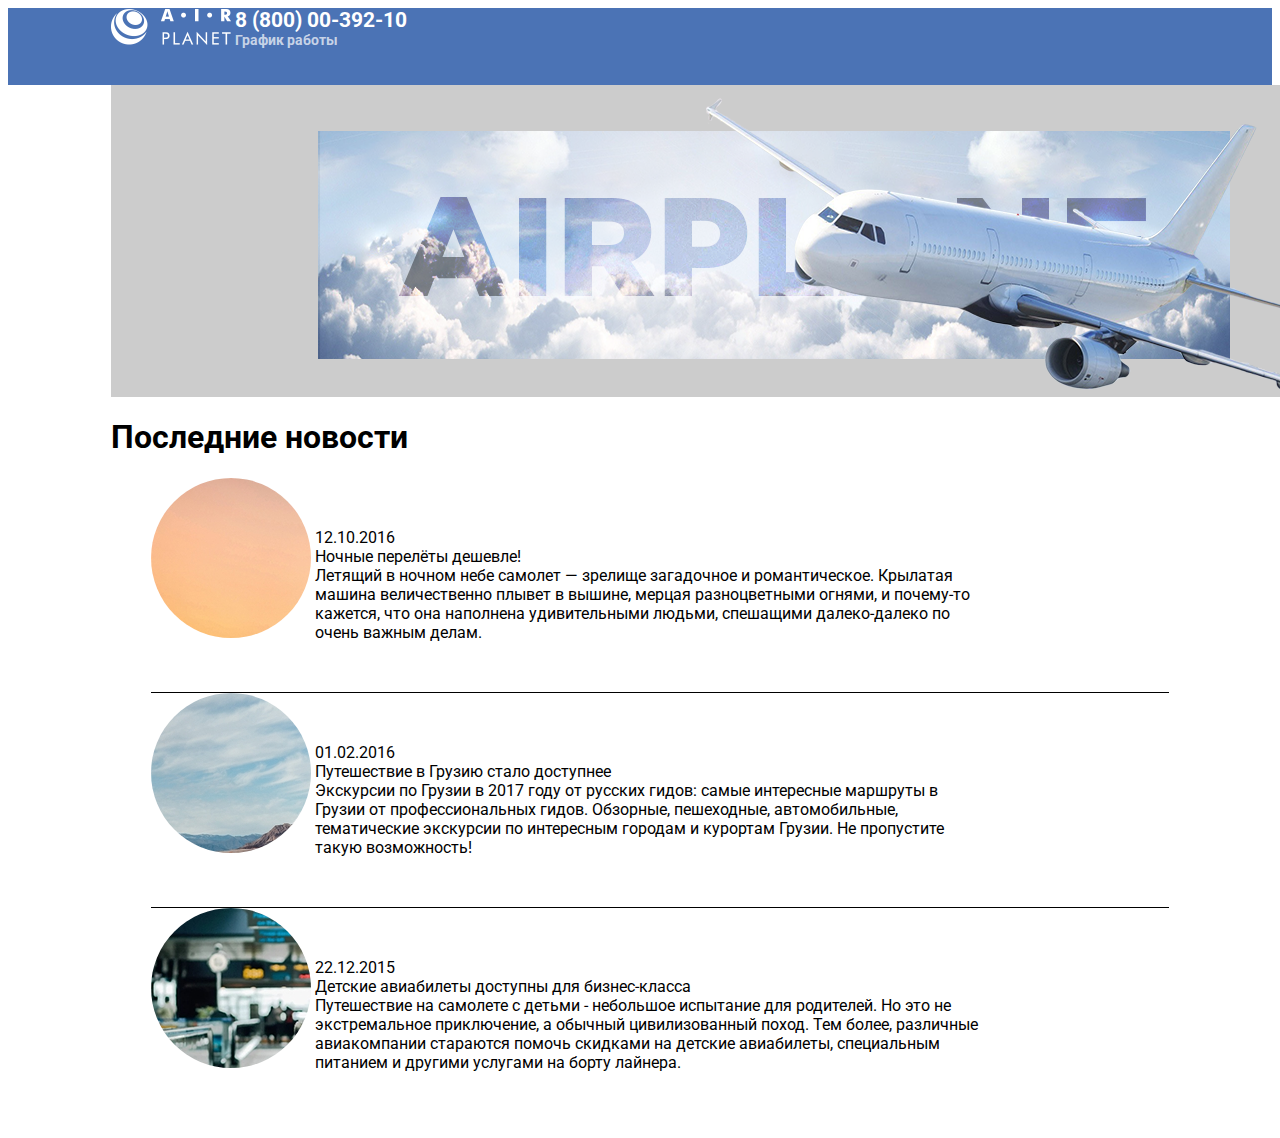
==== index.html @ 1e1e8877 "work on the main page" ====
<!DOCTYPE html>
<html lang="ru">

<head>
    <meta charset="UTF-8">
    <meta name="viewport" content="width=device-width, initial-scale=1.0">
    <meta http-equiv="X-UA-Compatible" content="ie=edge">
    <title>Главная страница</title>
    <link href="https://fonts.googleapis.com/css?family=Roboto:300,300i,400,700&display=swap&subset=cyrillic"
        rel="stylesheet">
    <link rel="stylesheet" href="css/style.css">
</head>

<body>
    <!--<div></div> блочныйдив-->
    <!--<span></span> строчный спан-->
    <div class="wrapper">
        <div class="header">
            <div class="container">
                <a href="#" class="logo">
                    <img src="./img/logo/logo.png" alt="campy logo" class="logo">
                </a>
                <div class="contacts">
                    <a href="tel:88000039210" class="contacts__phone">8 (800) 00-392-10</a>
                    <div class="contacts__desc">График работы </div>
                </div>
            </div>
        </div>
        <div class="maincontent">
            <div class="container">
                <div class="content">
                    <div class="desc">
                        <div class="desc__img"></div>
                        <div class="desc__text"></div>
                    </div>
                </div>
                <div class="nav">

                </div>
                <div class="latest-news">
                    <h1 class="title">Последние новости</h1>
                    <ul class="latest-news__list">
                        <li class="latest-news__item">
                            <div class="latest-news__foto">
                                <img src="./img//news/planeflying.jpg" alt="" class="latest-news__foto-pic">
                            </div>
                            <div class="latest-news__text">
                                <div class="latest-news__date">12.10.2016</div>
                                <div class="latest-news__h3">Ночные перелёты дешевле!</div>
                                <div class="latest-news__content">
                                    Летящий в ночном небе самолет — зрелище загадочное и романтическое. Крылатая машина
                                    величественно плывет в вышине, мерцая разноцветными огнями, и почему-то кажется, что
                                    она
                                    наполнена удивительными людьми, спешащими далеко-далеко по очень важным делам.
                                </div>
                            </div>
                        </li>
                        <li class="latest-news__item">
                            <div class="latest-news__foto">
                                <img src="./img//news/Photo.jpg" alt="" class="latest-news__foto-pic">
                            </div>
                            <div class="latest-news__text">
                                <div class="latest-news__date">01.02.2016</div>
                                <div class="latest-news__h3">Путешествие в Грузию стало доступнее</div>
                                <div class="latest-news__content">
                                    Экскурсии по Грузии в 2017 году от русских гидов: самые интересные маршруты в Грузии
                                    от
                                    профессиональных гидов. Обзорные, пешеходные, автомобильные, тематические экскурсии
                                    по
                                    интересным городам и курортам Грузии. Не пропустите такую возможность!
                                </div>
                            </div>
                        </li>
                        <li class="latest-news__item">
                            <div class="latest-news__foto">
                                <img src="./img//news/Layer_5.jpg" alt="" class="latest-news__foto-pic">
                            </div>
                            <div class="latest-news__text">
                                <div class="latest-news__date">22.12.2015</div>
                                <div class="latest-news__h3">Детские авиабилеты доступны для бизнес-класса</div>
                                <div class="latest-news__content">
                                    Путешествие на самолете с детьми - небольшое испытание для родителей.
                                    Но это не экстремальное приключение, а обычный цивилизованный поход.
                                    Тем более, различные авиакомпании стараются помочь скидками на детские авиабилеты,
                                    специальным питанием и другими услугами на борту лайнера.
                                </div>
                            </div>
                        </li>
                    </ul>
                </div>
            </div>
        </div>
    </div>
</body>

</html>
---- css/style.css ----
body {
    font-family: 'Roboto', arial, sans-serif
}

.container {
    margin: 0 auto; /* Отступ, растягивание на всю ширину */
    width: 1058px;
}

.logo, .contacts {
    display: inline-block; /* Выравнивает блоки в линию */
}

.contacts__phone {
    font-weight: bold;
    font-size: 21px;
    color: #ffffff;
    text-decoration: none; /* Убирает подчеркивание ссылки */
}
 
.contacts__desc {
    color: rgba(255, 255, 255, .7);
    font-weight: bold;
    font-size: 14px;
}
.header {
    height: 77px; /*  Ширина и цвет заливки шапки */
    background: #4b73b5; 
}

.desc__img {
    width: 1214px;
    height: 312px;
    background: url('../img/pic/Photo.png') right 13px no-repeat #cccccc; 
}

.latest-news__foto {    /* Изменяет форму картинки */
    overflow: hidden;
    border-radius: 50%;
    width: 160px;
    height: 160px;
    display: inline-block;
}

.latest-news__text {    
    display: inline-block;  /* Блок переносит на одну линию */
    width: 664px;
    height: 164px;
}

.latest-news__list {
    list-style: none;   /* Убирает точки у списка */
}

.latest-news__item { 
    border-bottom: 1px solid black; /* Для установки нижнего бордера */
}

.latest-news__item:last-child { /* Для отключения последнего у родителя */
    border-bottom: none; /* или же initian - для установки по уполчанию */
}
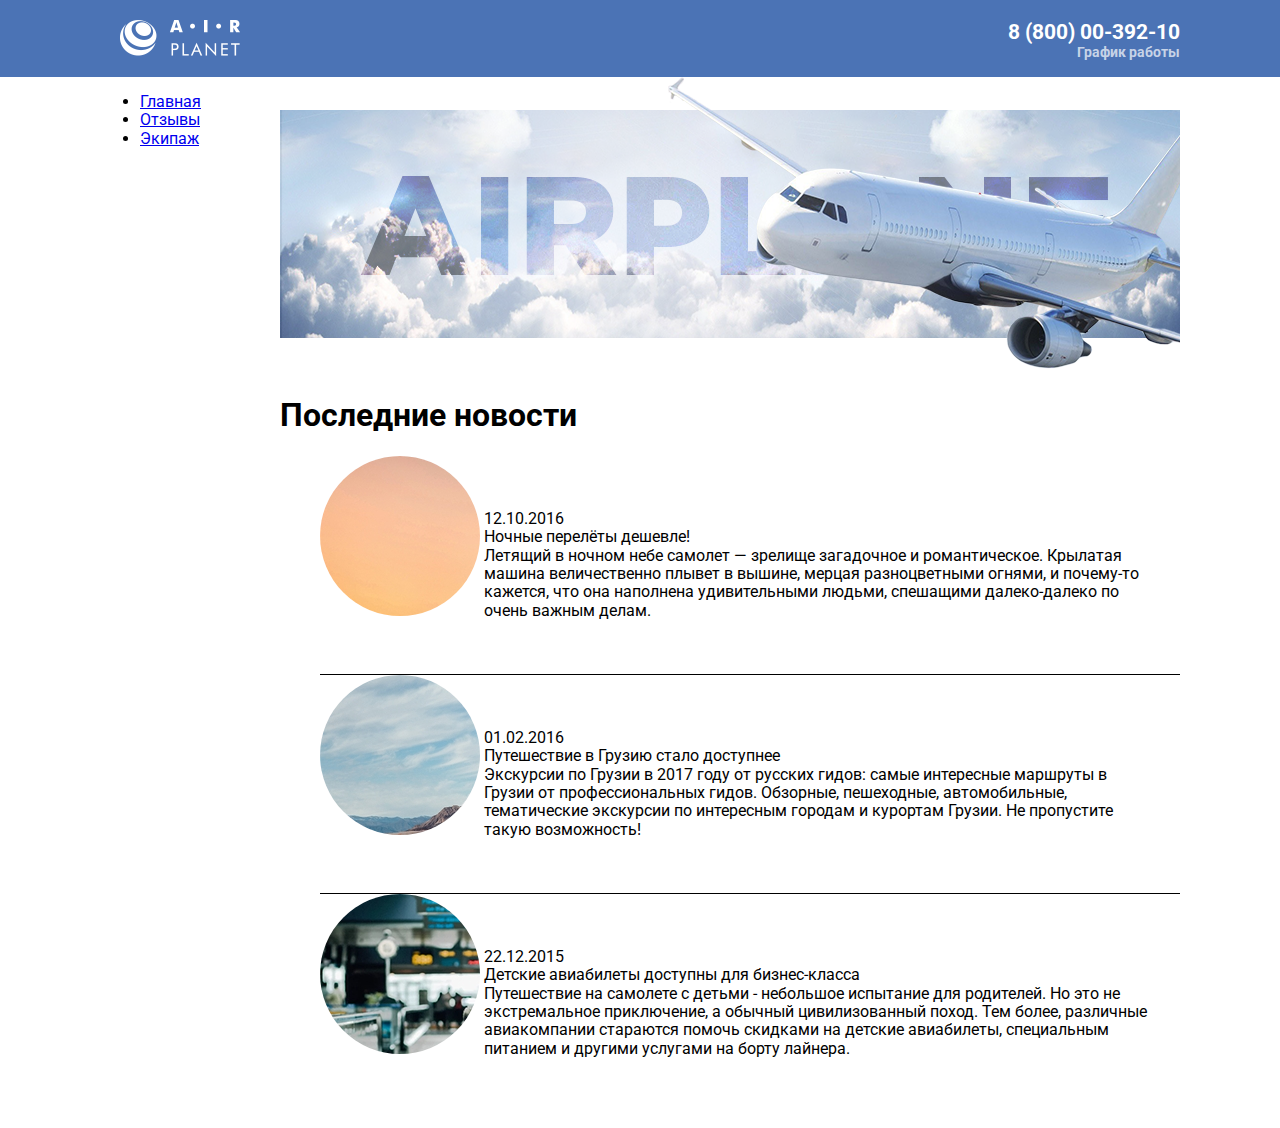
==== commit 57ef5d2f: "working" ====
--- a/index.html
+++ b/index.html
@@ -8,6 +8,7 @@
     <title>Главная страница</title>
     <link href="https://fonts.googleapis.com/css?family=Roboto:300,300i,400,700&display=swap&subset=cyrillic"
         rel="stylesheet">
+    <link rel="stylesheet" href="css/normalize.css">
     <link rel="stylesheet" href="css/style.css">
 </head>
 
@@ -16,77 +17,107 @@
     <!--<span></span> строчный спан-->
     <div class="wrapper">
         <div class="header">
-            <div class="container">
-                <a href="#" class="logo">
-                    <img src="./img/logo/logo.png" alt="campy logo" class="logo">
-                </a>
-                <div class="contacts">
-                    <a href="tel:88000039210" class="contacts__phone">8 (800) 00-392-10</a>
-                    <div class="contacts__desc">График работы </div>
+            <div class="container clearfix">
+                <div class="header__left">
+                    <a href="#" class="logo-link">
+                        <img src="./img/logo/logo.png" alt="campy logo" class="logo">
+                    </a>
                 </div>
+                <div class="header__right">
+                    <div class="contacts">
+                        <a href="tel:88000039210" class="contacts__phone">8 (800) 00-392-10</a>
+                        <div class="contacts__desc">График работы </div>
+                    </div>
+                </div>
+
             </div>
         </div>
         <div class="maincontent">
-            <div class="container">
+            <div class="container clearfix">
+                <div class="nav">
+                    <ul class="nav__list">
+                        <li class="nav__item">
+                            <a href="#" class="nav__link">
+                                <div class="nav_icon"></div>
+                                <div class="nav_text">Главная</div>
+                            </a>
+                        </li>
+                        <li class="nav__item">
+                            <a href="#" class="nav__link">
+                                <div class="nav_icon"></div>
+                                <div class="nav_text">Отзывы</div>
+                            </a>
+                        </li>
+                        <li class="nav__item">
+                            <a href="#" class="nav__link">
+                                <div class="nav_icon"></div>
+                                <div class="nav_text">Экипаж</div>
+                            </a>
+                        </li>
+                    </ul>
+                </div>
                 <div class="content">
+
                     <div class="desc">
                         <div class="desc__img"></div>
                         <div class="desc__text"></div>
                     </div>
-                </div>
-                <div class="nav">
-
-                </div>
-                <div class="latest-news">
-                    <h1 class="title">Последние новости</h1>
-                    <ul class="latest-news__list">
-                        <li class="latest-news__item">
-                            <div class="latest-news__foto">
-                                <img src="./img//news/planeflying.jpg" alt="" class="latest-news__foto-pic">
-                            </div>
-                            <div class="latest-news__text">
-                                <div class="latest-news__date">12.10.2016</div>
-                                <div class="latest-news__h3">Ночные перелёты дешевле!</div>
-                                <div class="latest-news__content">
-                                    Летящий в ночном небе самолет — зрелище загадочное и романтическое. Крылатая машина
-                                    величественно плывет в вышине, мерцая разноцветными огнями, и почему-то кажется, что
-                                    она
-                                    наполнена удивительными людьми, спешащими далеко-далеко по очень важным делам.
+                    <div class="latest-news">
+                        <h1 class="title">Последние новости</h1>
+                        <ul class="latest-news__list">
+                            <li class="latest-news__item">
+                                <div class="latest-news__foto">
+                                    <img src="./img//news/planeflying.jpg" alt="" class="latest-news__foto-pic">
                                 </div>
-                            </div>
-                        </li>
-                        <li class="latest-news__item">
-                            <div class="latest-news__foto">
-                                <img src="./img//news/Photo.jpg" alt="" class="latest-news__foto-pic">
-                            </div>
-                            <div class="latest-news__text">
-                                <div class="latest-news__date">01.02.2016</div>
-                                <div class="latest-news__h3">Путешествие в Грузию стало доступнее</div>
-                                <div class="latest-news__content">
-                                    Экскурсии по Грузии в 2017 году от русских гидов: самые интересные маршруты в Грузии
-                                    от
-                                    профессиональных гидов. Обзорные, пешеходные, автомобильные, тематические экскурсии
-                                    по
-                                    интересным городам и курортам Грузии. Не пропустите такую возможность!
+                                <div class="latest-news__text">
+                                    <div class="latest-news__date">12.10.2016</div>
+                                    <div class="latest-news__h3">Ночные перелёты дешевле!</div>
+                                    <div class="latest-news__content">
+                                        Летящий в ночном небе самолет — зрелище загадочное и романтическое. Крылатая
+                                        машина
+                                        величественно плывет в вышине, мерцая разноцветными огнями, и почему-то кажется,
+                                        что
+                                        она
+                                        наполнена удивительными людьми, спешащими далеко-далеко по очень важным делам.
+                                    </div>
                                 </div>
-                            </div>
-                        </li>
-                        <li class="latest-news__item">
-                            <div class="latest-news__foto">
-                                <img src="./img//news/Layer_5.jpg" alt="" class="latest-news__foto-pic">
-                            </div>
-                            <div class="latest-news__text">
-                                <div class="latest-news__date">22.12.2015</div>
-                                <div class="latest-news__h3">Детские авиабилеты доступны для бизнес-класса</div>
-                                <div class="latest-news__content">
-                                    Путешествие на самолете с детьми - небольшое испытание для родителей.
-                                    Но это не экстремальное приключение, а обычный цивилизованный поход.
-                                    Тем более, различные авиакомпании стараются помочь скидками на детские авиабилеты,
-                                    специальным питанием и другими услугами на борту лайнера.
+                            </li>
+                            <li class="latest-news__item">
+                                <div class="latest-news__foto">
+                                    <img src="./img//news/Photo.jpg" alt="" class="latest-news__foto-pic">
                                 </div>
-                            </div>
-                        </li>
-                    </ul>
+                                <div class="latest-news__text">
+                                    <div class="latest-news__date">01.02.2016</div>
+                                    <div class="latest-news__h3">Путешествие в Грузию стало доступнее</div>
+                                    <div class="latest-news__content">
+                                        Экскурсии по Грузии в 2017 году от русских гидов: самые интересные маршруты в
+                                        Грузии
+                                        от
+                                        профессиональных гидов. Обзорные, пешеходные, автомобильные, тематические
+                                        экскурсии
+                                        по
+                                        интересным городам и курортам Грузии. Не пропустите такую возможность!
+                                    </div>
+                                </div>
+                            </li>
+                            <li class="latest-news__item">
+                                <div class="latest-news__foto">
+                                    <img src="./img//news/Layer_5.jpg" alt="" class="latest-news__foto-pic">
+                                </div>
+                                <div class="latest-news__text">
+                                    <div class="latest-news__date">22.12.2015</div>
+                                    <div class="latest-news__h3">Детские авиабилеты доступны для бизнес-класса</div>
+                                    <div class="latest-news__content">
+                                        Путешествие на самолете с детьми - небольшое испытание для родителей.
+                                        Но это не экстремальное приключение, а обычный цивилизованный поход.
+                                        Тем более, различные авиакомпании стараются помочь скидками на детские
+                                        авиабилеты,
+                                        специальным питанием и другими услугами на борту лайнера.
+                                    </div>
+                                </div>
+                            </li>
+                        </ul>
+                    </div>
                 </div>
             </div>
         </div>
--- a/css/style.css
+++ b/css/style.css
@@ -1,14 +1,26 @@
+.clearfix:after {
+    content: "";
+    display: block;
+    clear: both;
+}
+
+
+
 body {
     font-family: 'Roboto', arial, sans-serif
 }
 
 .container {
     margin: 0 auto; /* Отступ, растягивание на всю ширину */
-    width: 1058px;
+    width: 1080px;
 }
 
 .logo, .contacts {
     display: inline-block; /* Выравнивает блоки в линию */
+}
+
+.logo {
+    margin-left: 20px;
 }
 
 .contacts__phone {
@@ -23,16 +35,48 @@
     font-weight: bold;
     font-size: 14px;
 }
+
 .header {
-    height: 77px; /*  Ширина и цвет заливки шапки */
+    height: 77px;   /*  Ширина и цвет заливки шапки */
     background: #4b73b5; 
+    position: relative;
+}
+
+.header__left, .header__right {
+    float: left;
+    width: 50%;
+    padding-top: 20px;
+}
+
+.header__right {
+    text-align: right;
 }
 
 .desc__img {
-    width: 1214px;
-    height: 312px;
-    background: url('../img/pic/Photo.png') right 13px no-repeat #cccccc; 
+    width: 900px;
+    height: 299px;
+    /*  background: url('../img/pic/Photo.png') right 13px no-repeat #cccccc; */
+    background-image: url('../img/pic/Photo.png');
+    background-repeat: no-repeat;
+    position: relative;
 }
+
+/*
+.desc__text {
+    position: absolute;
+    top: 65px;
+    left: 65px;
+}   */
+
+ .content {
+     float: right;
+     width: 900px;
+ }
+
+ .nav {
+    float: left;
+    width: 180px;
+ }
 
 .latest-news__foto {    /* Изменяет форму картинки */
     overflow: hidden;
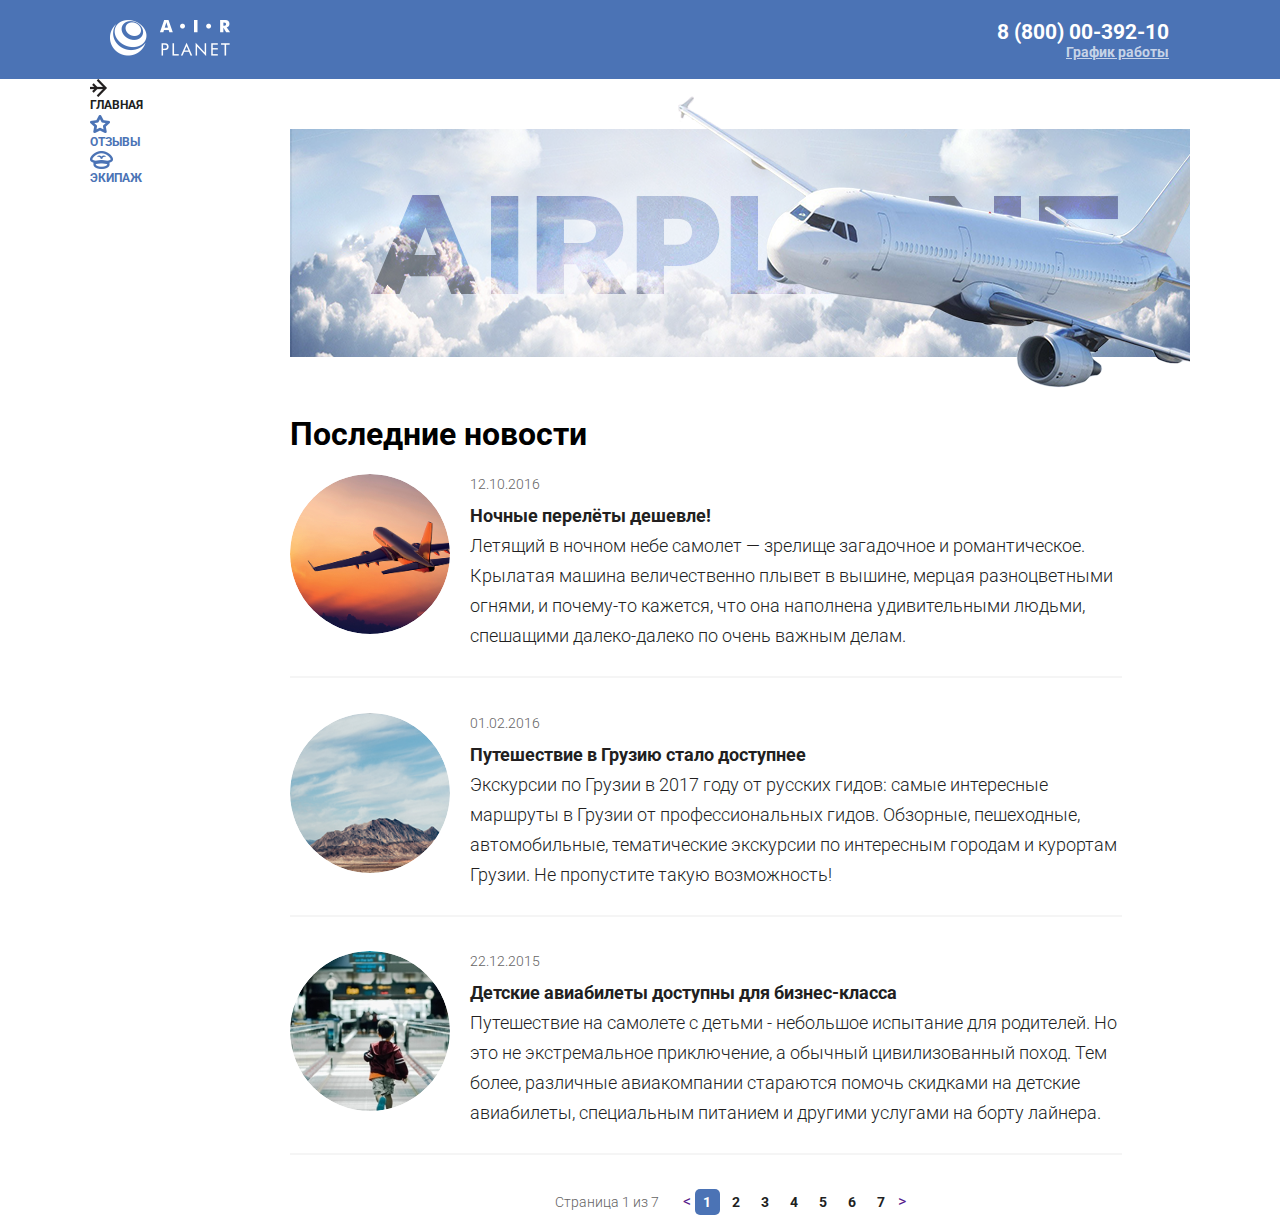
==== commit 5fa16591: "working14-09" ====
--- a/index.html
+++ b/index.html
@@ -9,6 +9,7 @@
     <link href="https://fonts.googleapis.com/css?family=Roboto:300,300i,400,700&display=swap&subset=cyrillic"
         rel="stylesheet">
     <link rel="stylesheet" href="css/normalize.css">
+    <!--Обнуление всех стилей браузера-->
     <link rel="stylesheet" href="css/style.css">
 </head>
 
@@ -18,6 +19,7 @@
     <div class="wrapper">
         <div class="header">
             <div class="container clearfix">
+                <!--Это свойство clearfix добавили потому что применяются в родителе блоки с float -->
                 <div class="header__left">
                     <a href="#" class="logo-link">
                         <img src="./img/logo/logo.png" alt="campy logo" class="logo">
@@ -37,21 +39,21 @@
                 <div class="nav">
                     <ul class="nav__list">
                         <li class="nav__item">
-                            <a href="#" class="nav__link">
-                                <div class="nav_icon"></div>
-                                <div class="nav_text">Главная</div>
+                            <a href="#" class="nav__link-active">
+                                <div class="nav__icon-main"></div>
+                                <div class="nav__text">Главная</div>
                             </a>
                         </li>
                         <li class="nav__item">
                             <a href="#" class="nav__link">
-                                <div class="nav_icon"></div>
-                                <div class="nav_text">Отзывы</div>
+                                <div class="nav__icon-feed"></div>
+                                <div class="nav__text">Отзывы</div>
                             </a>
                         </li>
                         <li class="nav__item">
                             <a href="#" class="nav__link">
-                                <div class="nav_icon"></div>
-                                <div class="nav_text">Экипаж</div>
+                                <div class="nav__icon-team"></div>
+                                <div class="nav__text">Экипаж</div>
                             </a>
                         </li>
                     </ul>
@@ -60,63 +62,91 @@
 
                     <div class="desc">
                         <div class="desc__img"></div>
-                        <div class="desc__text"></div>
+                        <div class="desc__text"></div> <!--    На случай если есть текст на картинке   -->
                     </div>
                     <div class="latest-news">
                         <h1 class="title">Последние новости</h1>
                         <ul class="latest-news__list">
-                            <li class="latest-news__item">
-                                <div class="latest-news__foto">
-                                    <img src="./img//news/planeflying.jpg" alt="" class="latest-news__foto-pic">
+                            <li class="latest-news__item clearfix">
+                                <div class="latest-news__item-wrap">
+                                    <div class="latest-news__foto">
+                                        <img src="./img//news/planeflying.png" alt="" class="latest-news__foto-pic">
+                                    </div>
+                                    <div class="latest-news__text">
+                                        <div class="latest-news__date">12.10.2016</div>
+                                        <div class="latest-news__h3">Ночные перелёты дешевле!</div>
+                                        <div class="latest-news__content">
+                                            Летящий в ночном небе самолет — зрелище загадочное и романтическое. Крылатая машина
+                                            величественно плывет в вышине, мерцая разноцветными огнями, и почему-то кажется,
+                                            что она наполнена удивительными людьми, спешащими далеко-далеко по очень важным делам.
+                                        </div>
+                                    </div>
                                 </div>
-                                <div class="latest-news__text">
-                                    <div class="latest-news__date">12.10.2016</div>
-                                    <div class="latest-news__h3">Ночные перелёты дешевле!</div>
-                                    <div class="latest-news__content">
-                                        Летящий в ночном небе самолет — зрелище загадочное и романтическое. Крылатая
-                                        машина
-                                        величественно плывет в вышине, мерцая разноцветными огнями, и почему-то кажется,
-                                        что
-                                        она
-                                        наполнена удивительными людьми, спешащими далеко-далеко по очень важным делам.
+                                
+                            </li>
+                            <li class="latest-news__item clearfix">
+                                <div class="latest-news__item-wrap">
+                                    <div class="latest-news__foto">
+                                        <img src="./img//news/Photo.png" alt="" class="latest-news__foto-pic">
+                                    </div>
+                                    <div class="latest-news__text">
+                                        <div class="latest-news__date">01.02.2016</div>
+                                        <div class="latest-news__h3">Путешествие в Грузию стало доступнее</div>
+                                        <div class="latest-news__content">
+                                            Экскурсии по Грузии в 2017 году от русских гидов: самые интересные маршруты в
+                                            Грузии от профессиональных гидов. Обзорные, пешеходные, автомобильные, тематические
+                                            экскурсии по интересным городам и курортам Грузии. Не пропустите такую возможность!
+                                        </div>
                                     </div>
                                 </div>
                             </li>
-                            <li class="latest-news__item">
-                                <div class="latest-news__foto">
-                                    <img src="./img//news/Photo.jpg" alt="" class="latest-news__foto-pic">
-                                </div>
-                                <div class="latest-news__text">
-                                    <div class="latest-news__date">01.02.2016</div>
-                                    <div class="latest-news__h3">Путешествие в Грузию стало доступнее</div>
-                                    <div class="latest-news__content">
-                                        Экскурсии по Грузии в 2017 году от русских гидов: самые интересные маршруты в
-                                        Грузии
-                                        от
-                                        профессиональных гидов. Обзорные, пешеходные, автомобильные, тематические
-                                        экскурсии
-                                        по
-                                        интересным городам и курортам Грузии. Не пропустите такую возможность!
+                            <li class="latest-news__item clearfix">
+                                <div class="latest-news__item-wrap">
+                                    <div class="latest-news__foto">
+                                        <img src="./img//news/Layer_5.jpg" alt="" class="latest-news__foto-pic">
                                     </div>
-                                </div>
-                            </li>
-                            <li class="latest-news__item">
-                                <div class="latest-news__foto">
-                                    <img src="./img//news/Layer_5.jpg" alt="" class="latest-news__foto-pic">
-                                </div>
-                                <div class="latest-news__text">
-                                    <div class="latest-news__date">22.12.2015</div>
-                                    <div class="latest-news__h3">Детские авиабилеты доступны для бизнес-класса</div>
-                                    <div class="latest-news__content">
-                                        Путешествие на самолете с детьми - небольшое испытание для родителей.
-                                        Но это не экстремальное приключение, а обычный цивилизованный поход.
-                                        Тем более, различные авиакомпании стараются помочь скидками на детские
-                                        авиабилеты,
-                                        специальным питанием и другими услугами на борту лайнера.
+                                    <div class="latest-news__text">
+                                        <div class="latest-news__date">22.12.2015</div>
+                                        <div class="latest-news__h3">Детские авиабилеты доступны для бизнес-класса</div>
+                                        <div class="latest-news__content">
+                                            Путешествие на самолете с детьми - небольшое испытание для родителей.
+                                            Но это не экстремальное приключение, а обычный цивилизованный поход.
+                                            Тем более, различные авиакомпании стараются помочь скидками на детские
+                                            авиабилеты, специальным питанием и другими услугами на борту лайнера.
+                                        </div>
                                     </div>
                                 </div>
                             </li>
                         </ul>
+                        <div class="pagination">
+                            <div class="pagination__display">Страница 1 из 7</div>
+                            <div class="pagination__controls">
+                                <a href="" class="pagination__btn"> < </a> 
+                                <ul class="pagination__list">
+                                    <li class="pagination__item">
+                                        <a href="#" class="pagination__page pagination__page_active">1</a>
+                                    </li>
+                                    <li class="pagination__item">
+                                        <a href="#" class="pagination__page">2</a>
+                                    </li>
+                                    <li class="pagination__item">
+                                        <a href="#" class="pagination__page">3</a>
+                                    </li>
+                                    <li class="pagination__item">
+                                            <a href="#" class="pagination__page">4</a>
+                                    </li>
+                                    <li class="pagination__item">
+                                        <a href="#" class="pagination__page">5</a>
+                                    </li>
+                                    <li class="pagination__item">
+                                        <a href="#" class="pagination__page">6</a>
+                                    </li>
+                                    <li class="pagination__item">
+                                        <a href="#" class="pagination__page">7</a>                                        </li>
+                                </ul>
+                                <a href="" class="pagination__btn"> > </a>
+                            </div>
+                        </div>
                     </div>
                 </div>
             </div>
--- a/css/style.css
+++ b/css/style.css
@@ -1,18 +1,26 @@
-.clearfix:after {
+.clearfix:after {       /* это свойство Применяется в том случае когда в родителе используются блоки с float */
     content: "";
     display: block;
     clear: both;
 }
 
-
+a {     /*  Убирает подчеркивание у всех ссылок */
+    text-decoration: none; 
+}
+
+ul {    /*  Убирает свойства списков */
+    margin: 0;
+    padding: 0;
+    list-style: none;
+  }
 
 body {
-    font-family: 'Roboto', arial, sans-serif
+    font-family: 'Roboto', arial, sans-serif;
 }
 
 .container {
     margin: 0 auto; /* Отступ, растягивание на всю ширину */
-    width: 1080px;
+    width: 1100px;
 }
 
 .logo, .contacts {
@@ -21,6 +29,10 @@
 
 .logo {
     margin-left: 20px;
+}
+
+.contacts {
+    margin-right: 21px;
 }
 
 .contacts__phone {
@@ -34,10 +46,11 @@
     color: rgba(255, 255, 255, .7);
     font-weight: bold;
     font-size: 14px;
+    text-decoration: underline;
 }
 
 .header {
-    height: 77px;   /*  Ширина и цвет заливки шапки */
+     /*  цвет заливки шапки */
     background: #4b73b5; 
     position: relative;
 }
@@ -46,6 +59,7 @@
     float: left;
     width: 50%;
     padding-top: 20px;
+    padding-bottom: 17px;
 }
 
 .header__right {
@@ -59,6 +73,7 @@
     background-image: url('../img/pic/Photo.png');
     background-repeat: no-repeat;
     position: relative;
+    margin-top: 17px;
 }
 
 /*
@@ -70,7 +85,8 @@
 
  .content {
      float: right;
-     width: 900px;
+     width: 880px;
+     padding-right: 20px;
  }
 
  .nav {
@@ -78,28 +94,139 @@
     width: 180px;
  }
 
-.latest-news__foto {    /* Изменяет форму картинки */
-    overflow: hidden;
-    border-radius: 50%;
+.nav__text {
+    display: inline-block;
+    vertical-align: middle;
+    color: #4b73b5;
+    font-size: 12px;
+    font-weight: 700;
+    text-transform: uppercase;
+}
+
+.nav__link:hover .nav__text, .nav__link-active .nav__text{
+    color: #221f1f;
+}
+
+.nav__link:hover .nav__icon {
+    background-image: url('../img/icon/navigation/main_icon1.png');
+}
+
+ .nav__icon {
+    display: inline-block;
+    vertical-align: middle;
+    margin-right: 10px;
+ }
+ 
+.nav__icon-main {
+    background: url('../img/icon/navigation/main_icon.png');
+    width: 17px;
+    height: 18px;
+}
+
+.nav__icon-feed {
+    background: url('../img/icon/navigation/feed_icon.png');
+    width: 20px;
+    height: 18px;
+}
+
+.nav__icon-team {
+    background: url('../img/icon/navigation/team_icon.png');
+    width: 23px;
+    height: 18px;
+}
+
+.nav__link {
+
+}
+
+.latest-news__foto, .latest-news__foto-pic {    /* Изменяет форму картинки */
     width: 160px;
     height: 160px;
-    display: inline-block;
+    border-radius: 50%;
+    overflow: hidden;
+    float: left;
+    margin-right: 20px;
+}
+
+.latest-news__item {
+    margin-bottom: 30px;
+}
+
+.latest-news__item-wrap {
+    border-bottom: 2px solid #f5f5f5;
+    display: inline-block;
+    padding-bottom: 25px;
 }
 
 .latest-news__text {    
-    display: inline-block;  /* Блок переносит на одну линию */
-    width: 664px;
-    height: 164px;
+    width: 652px;
+    float: left;
 }
 
 .latest-news__list {
     list-style: none;   /* Убирает точки у списка */
 }
 
-.latest-news__item { 
-    border-bottom: 1px solid black; /* Для установки нижнего бордера */
-}
-
-.latest-news__item:last-child { /* Для отключения последнего у родителя */
-    border-bottom: none; /* или же initian - для установки по уполчанию */
+.latest-news__date {
+    color: #656464;
+    font-size: 14px;
+    font-weight: 300;
+    line-height: 21px;
+    margin-bottom: 10px;
+}
+
+.latest-news__h3 {
+    color: #221f1f;
+    font-size: 18px;
+    font-weight: 700;
+    line-height: 21px;
+    margin-bottom: 5px;
+}
+
+.latest-news__content {
+    color: #221f1f;
+    font-size: 18px;
+    font-weight: 300;
+    line-height: 30px;
+}
+
+.pagination {
+    text-align: center;
+}
+
+.pagination__display, .pagination__controls {
+    display: inline-block;
+    vertical-align: middle;
+}
+
+.pagination__btn, .pagination__list, .pagination__item {
+    display: inline-block;
+    vertical-align: middle;
+}
+
+.pagination__display {
+    font-size: 14px;
+    font-weight: 300;
+    color: #656464;
+    margin-right: 20px;
+  }
+
+  .pagination__page {
+    display: block;
+    padding: 5px 0px;
+    width: 25px;
+    font-size: 14px;
+    font-weight: bold;
+    text-decoration: none;
+    border-radius: 5px;
+    color: #221f1f;
+  }
+
+  .pagination__page_active {
+    background: #4b73b5;
+    color: #fff;
+  }
+
+  .latest-news__item:last-child { /* Для отключения последнего у родителя */
+    border-bottom: initial;  /* или же initian - для установки по уполчанию */
 }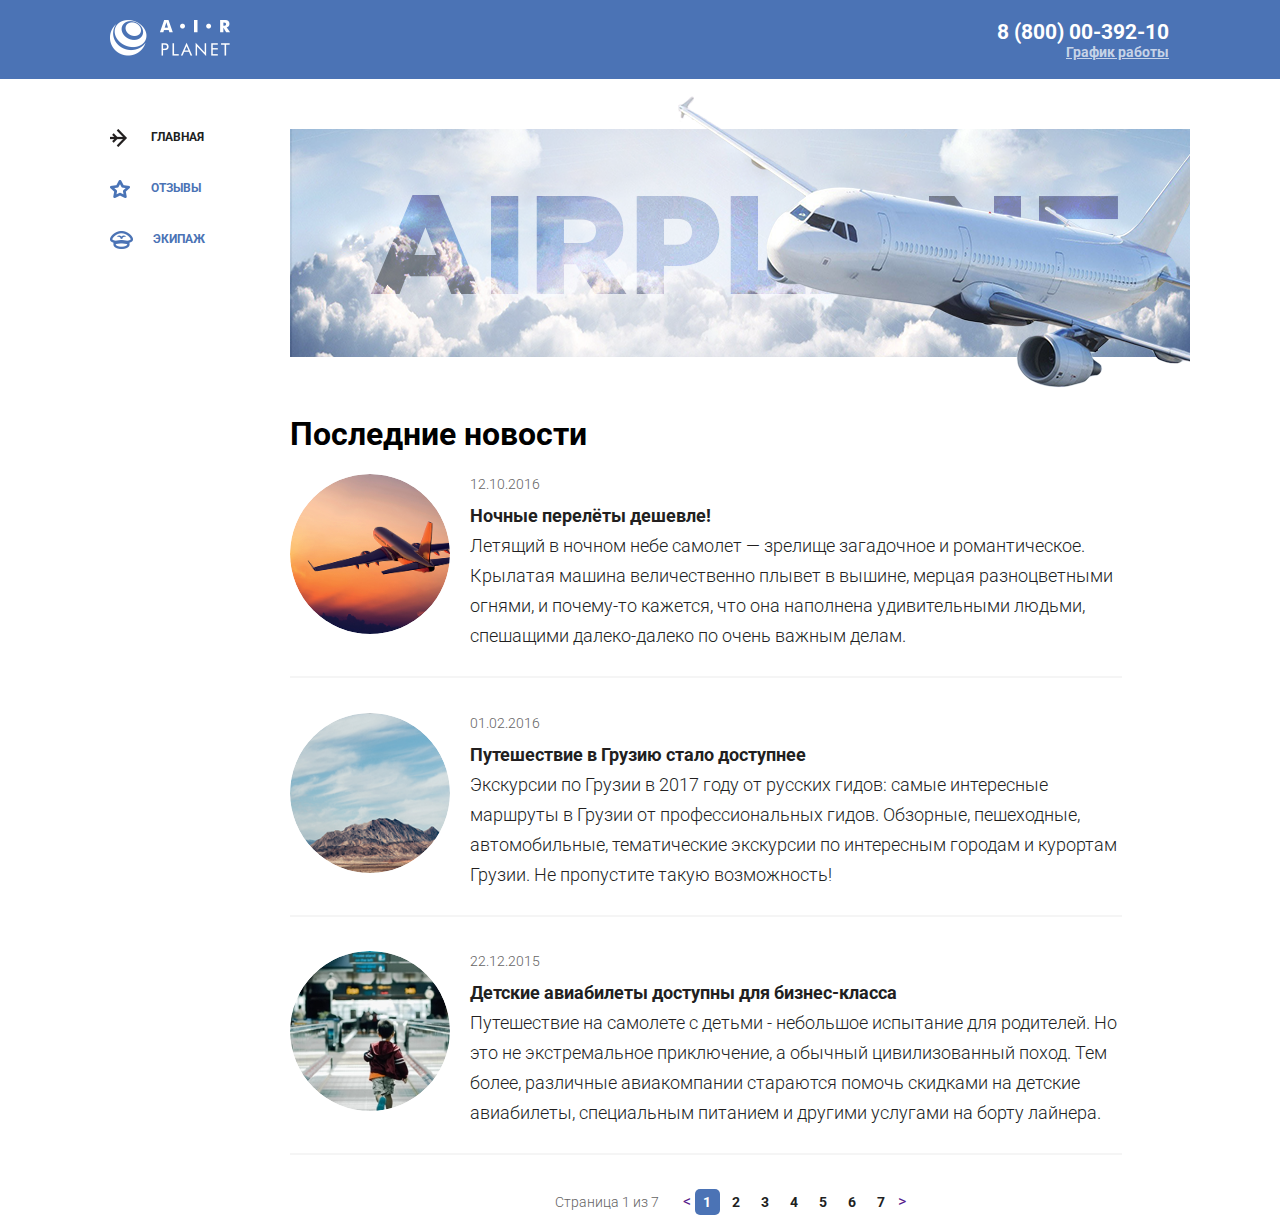
==== commit 4569ad88: "working21-09" ====
--- a/index.html
+++ b/index.html
@@ -8,8 +8,7 @@
     <title>Главная страница</title>
     <link href="https://fonts.googleapis.com/css?family=Roboto:300,300i,400,700&display=swap&subset=cyrillic"
         rel="stylesheet">
-    <link rel="stylesheet" href="css/normalize.css">
-    <!--Обнуление всех стилей браузера-->
+    <link rel="stylesheet" href="css/normalize.css"> <!--Обнуление всех стилей браузера-->
     <link rel="stylesheet" href="css/style.css">
 </head>
 
@@ -39,20 +38,20 @@
                 <div class="nav">
                     <ul class="nav__list">
                         <li class="nav__item">
-                            <a href="#" class="nav__link-active">
-                                <div class="nav__icon-main"></div>
+                            <a href="#" class="nav__link_active">
+                                <div class="nav__icon nav__icon_main"></div>
                                 <div class="nav__text">Главная</div>
                             </a>
                         </li>
                         <li class="nav__item">
                             <a href="#" class="nav__link">
-                                <div class="nav__icon-feed"></div>
+                                <div class="nav__icon nav__icon_feed"></div>
                                 <div class="nav__text">Отзывы</div>
                             </a>
                         </li>
                         <li class="nav__item">
                             <a href="#" class="nav__link">
-                                <div class="nav__icon-team"></div>
+                                <div class="nav__icon nav__icon_team"></div>
                                 <div class="nav__text">Экипаж</div>
                             </a>
                         </li>
--- a/css/style.css
+++ b/css/style.css
@@ -91,7 +91,21 @@
 
  .nav {
     float: left;
-    width: 180px;
+    width: 199px;
+ }
+.nav__list {
+    margin-top: 50px;
+    padding-left: 20px;
+    padding-right: 20px;
+}
+
+.nav__item {
+    padding-bottom: 32px;
+}
+
+ .nav__icon {
+    display: inline-block;
+    vertical-align: middle;
  }
 
 .nav__text {
@@ -103,40 +117,41 @@
     text-transform: uppercase;
 }
 
-.nav__link:hover .nav__text, .nav__link-active .nav__text{
-    color: #221f1f;
-}
-
-.nav__link:hover .nav__icon {
-    background-image: url('../img/icon/navigation/main_icon1.png');
-}
-
- .nav__icon {
-    display: inline-block;
-    vertical-align: middle;
-    margin-right: 10px;
- }
- 
-.nav__icon-main {
-    background: url('../img/icon/navigation/main_icon.png');
+.nav__icon_main {
+    background: url('../img/icon/navigation/main_icon_hover.png') 0 0 no-repeat;
     width: 17px;
     height: 18px;
-}
-
-.nav__icon-feed {
-    background: url('../img/icon/navigation/feed_icon.png');
+    margin-right: 20px;
+}
+
+.nav__icon_feed {
+    background: url('../img/icon/navigation/feed_icon.png') 0 0 no-repeat;
     width: 20px;
     height: 18px;
-}
-
-.nav__icon-team {
-    background: url('../img/icon/navigation/team_icon.png');
+    margin-right: 17px;
+}
+
+.nav__icon_team {
+    background: url('../img/icon/navigation/team_icon.png') 0 0 no-repeat;
     width: 23px;
     height: 18px;
-}
-
-.nav__link {
-
+    margin-right: 16px;
+}
+
+.nav__link:hover .nav__text, .nav__link_active .nav__text{
+    color: #221f1f;
+}
+
+.nav__link:hover .nav__icon_main, .nav__link_active .nav__icon_main {
+    background-image: url('../img/icon/navigation/main_icon_active.png');
+}
+
+.nav__link:hover .nav__icon_feed, .nav__link_active .nav__icon_feed {
+    background-image: url('../img/icon/navigation/feed_icon_active.png');
+}
+
+.nav__link:hover .nav__icon_team, .nav__link_active .nav__icon_team {
+    background-image: url('../img/icon/navigation/team_icon_active.png');
 }
 
 .latest-news__foto, .latest-news__foto-pic {    /* Изменяет форму картинки */
